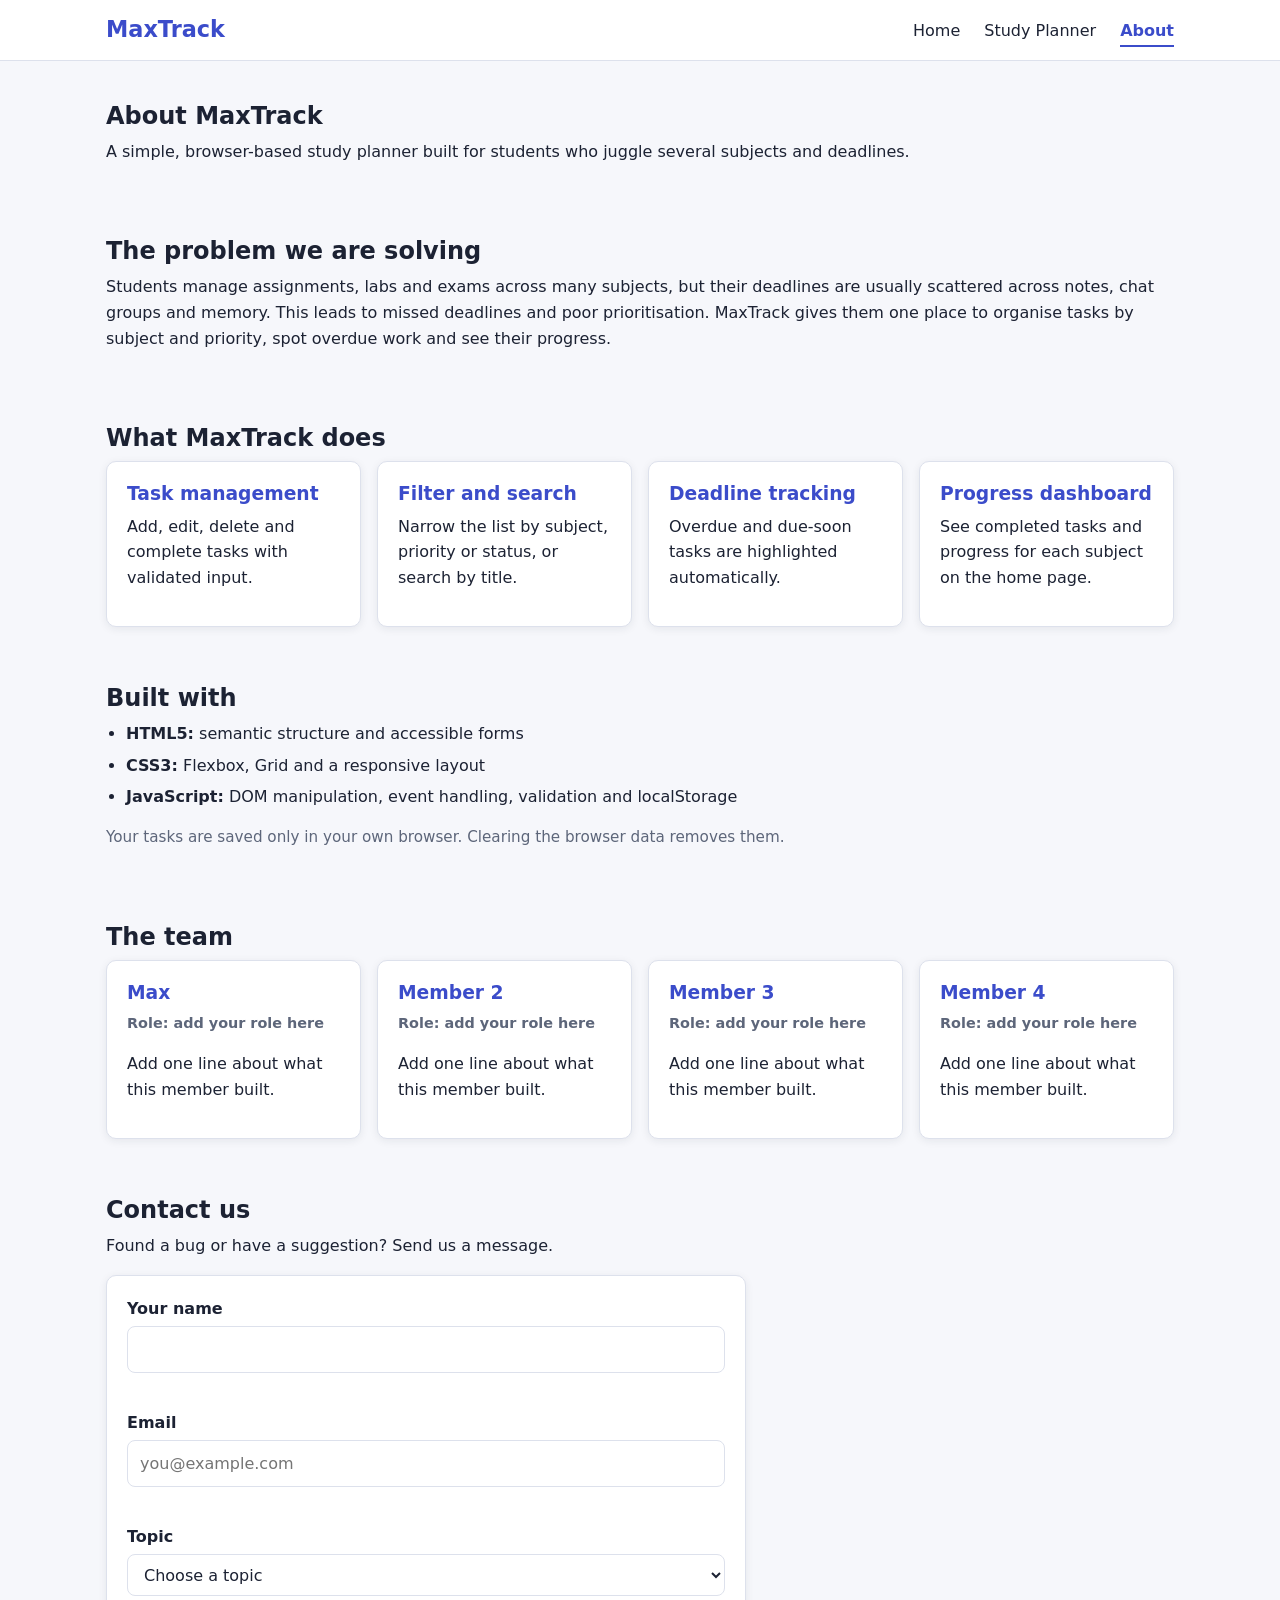
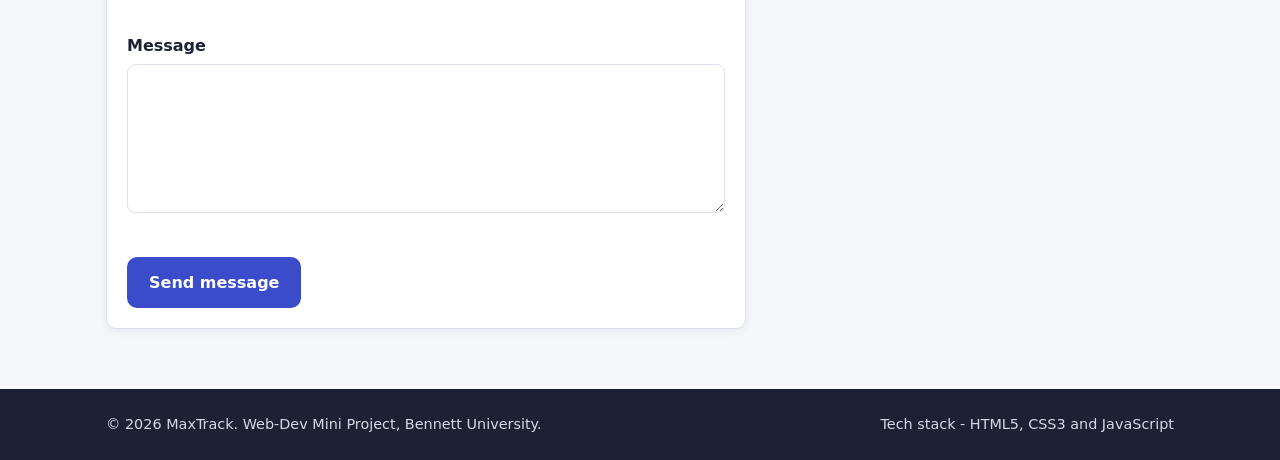
==== about.html @ c9f1d131 "Updated website" ====
<!DOCTYPE html>
<html lang="en">
    <head>
        <meta charset="UTF-8">
        <meta name="viewport" content="width=device-width, initial-scale=1">
        <meta name="description" content="About MaxTrack: the problem it solves, its features, the team behind it and a contact form.">
        <title>MaxTrack | About</title>
        <link rel="stylesheet" href="css/style.css">
    </head>
    <body>
        <a class="skip-link" href="#main">Skip to main content</a>

        <!-- Header and Navigation -->
        <header class="site-header">
            <div class="container header-inner">
                <a class="logo" href="index.html">MaxTrack</a>

                <button class="nav-toggle" id="navToggle" aria-expanded="false" aria-controls="siteNav">
                    Menu
                </button>
                <nav id="siteNav" class="site-nav" aria-label="Main Navigation">
                    <ul>
                        <li><a href="index.html">Home</a></li>
                        <li><a href="planner.html">Study Planner</a></li>
                        <li><a href="about.html" aria-current="page">About</a></li>
                    </ul>
                </nav>
            </div>
        </header>

        <main id="main">

            <!-- Page title -->
            <section class="container section page-intro">
                <h1>About MaxTrack</h1>
                <p>A simple, browser-based study planner built for students who juggle several subjects and deadlines.</p>
            </section>

            <!-- The problem -->
            <section class="container section" aria-labelledby="problemTitle">
                <h2 id="problemTitle">The problem we are solving</h2>
                <p>Students manage assignments, labs and exams across many subjects, but their deadlines are usually scattered across notes, chat groups and memory. This leads to missed deadlines and poor prioritisation. MaxTrack gives them one place to organise tasks by subject and priority, spot overdue work and see their progress.</p>
            </section>

            <!-- Features -->
            <section class="container section" aria-labelledby="featuresTitle">
                <h2 id="featuresTitle">What MaxTrack does</h2>
                <div class="feature-grid">
                    <article class="feature-card">
                        <h3>Task management</h3>
                        <p>Add, edit, delete and complete tasks with validated input.</p>
                    </article>
                    <article class="feature-card">
                        <h3>Filter and search</h3>
                        <p>Narrow the list by subject, priority or status, or search by title.</p>
                    </article>
                    <article class="feature-card">
                        <h3>Deadline tracking</h3>
                        <p>Overdue and due-soon tasks are highlighted automatically.</p>
                    </article>
                    <article class="feature-card">
                        <h3>Progress dashboard</h3>
                        <p>See completed tasks and progress for each subject on the home page.</p>
                    </article>
                </div>
            </section>

            <!-- Technologies -->
            <section class="container section" aria-labelledby="techTitle">
                <h2 id="techTitle">Built with</h2>
                <ul class="tech-list">
                    <li><strong>HTML5:</strong> semantic structure and accessible forms</li>
                    <li><strong>CSS3:</strong> Flexbox, Grid and a responsive layout</li>
                    <li><strong>JavaScript:</strong> DOM manipulation, event handling, validation and localStorage</li>
                </ul>
                <p class="note">Your tasks are saved only in your own browser. Clearing the browser data removes them.</p>
            </section>

            <!-- Team -->
            <section class="container section" aria-labelledby="teamTitle">
                <h2 id="teamTitle">The team</h2>
                <div class="team-grid">
                    <article class="team-card">
                        <h3>Max</h3>
                        <p class="team-role">Role: add your role here</p>
                        <p>Add one line about what this member built.</p>
                    </article>
                    <article class="team-card">
                        <h3>Member 2</h3>
                        <p class="team-role">Role: add your role here</p>
                        <p>Add one line about what this member built.</p>
                    </article>
                    <article class="team-card">
                        <h3>Member 3</h3>
                        <p class="team-role">Role: add your role here</p>
                        <p>Add one line about what this member built.</p>
                    </article>
                    <article class="team-card">
                        <h3>Member 4</h3>
                        <p class="team-role">Role: add your role here</p>
                        <p>Add one line about what this member built.</p>
                    </article>
                </div>
            </section>

            <!-- Contact Form -->
            <section class="container section" aria-labelledby="contactTitle">
                <h2 id="contactTitle">Contact us</h2>
                <p>Found a bug or have a suggestion? Send us a message.</p>

                <form id="contactForm" class="task-form" novalidate>
                    <div class="form-group">
                        <label for="contactName">Your name</label>
                        <input type="text" id="contactName" name="contactName" required minlength="2" maxlength="50" autocomplete="name">
                        <span class="error" id="contactNameError" aria-live="polite"></span>
                    </div>

                    <div class="form-group">
                        <label for="contactEmail">Email</label>
                        <input type="email" id="contactEmail" name="contactEmail" required autocomplete="email" placeholder="you@example.com">
                        <span class="error" id="contactEmailError" aria-live="polite"></span>
                    </div>

                    <div class="form-group">
                        <label for="contactTopic">Topic</label>
                        <select id="contactTopic" name="contactTopic" required>
                            <option value="">Choose a topic</option>
                            <option value="bug">Report a bug</option>
                            <option value="feature">Suggest a feature</option>
                            <option value="other">Other</option>
                        </select>
                        <span class="error" id="contactTopicError" aria-live="polite"></span>
                    </div>

                    <div class="form-group">
                        <label for="contactMessage">Message</label>
                        <textarea id="contactMessage" name="contactMessage" rows="5" required minlength="10" maxlength="500"></textarea>
                        <span class="error" id="contactMessageError" aria-live="polite"></span>
                    </div>

                    <div class="form-actions">
                        <button type="submit" class="btn btn-primary">Send message</button>
                    </div>

                    <p id="contactSuccess" class="success-message" role="status" hidden>Thank you! Your message has been recorded.</p>
                </form>
            </section>

        </main>

        <!-- Footer -->
        <footer class="site-footer">
            <div class="container footer-inner">
                <p>&copy; 2026 MaxTrack. Web-Dev Mini Project, Bennett University.</p>
                <p>Tech stack - HTML5, CSS3 and JavaScript</p>
            </div>
        </footer>

        <script src="js/nav.js"></script>
        <script src="js/validate.js"></script>

    </body>
</html>
---- css/style.css ----
/* ==========================================================
   MaxTrack - style.css
   Sections: 1 Variables | 2 Reset | 3 Layout | 4 Header/Nav
   5 Hero + Buttons | 6 Dashboard | 7 Forms | 8 Task list
   9 Cards (about) | 10 Footer | 11 Responsive
   ========================================================== */

/* ---------- 1. VARIABLES (change colours here only) ---------- */
:root {
  --bg: #f6f7fb;
  --surface: #ffffff;
  --text: #1c2233;
  --muted: #5d667a;
  --primary: #3b4cca;
  --primary-dark: #2c3aa3;
  --border: #dde1ec;
  --danger: #c62828;
  --warning: #b26a00;
  --success: #2e7d32;
  --radius: 10px;
  --shadow: 0 2px 8px rgba(28, 34, 51, 0.08);
}

/* ---------- 2. RESET ---------- */
*,
*::before,
*::after {
  box-sizing: border-box;
}

body {
  margin: 0;
  font-family: "Segoe UI", system-ui, -apple-system, Arial, sans-serif;
  line-height: 1.6;
  color: var(--text);
  background: var(--bg);
}

h1, h2, h3 {
  line-height: 1.25;
  margin: 0 0 0.5rem;
}

p { margin: 0 0 1rem; }

a { color: var(--primary); }

ul, ol { margin: 0; padding-left: 1.25rem; }

img { max-width: 100%; height: auto; }

/* Keyboard focus must always be visible */
:focus-visible {
  outline: 3px solid var(--primary);
  outline-offset: 2px;
}

/* ---------- 3. LAYOUT HELPERS ---------- */
.container {
  max-width: 1100px;
  margin: 0 auto;
  padding: 0 1rem;
}

.section { padding-block: 1.75rem; }

.page-intro { padding-top: 2.5rem; }

.empty-message { color: var(--muted); }

.note {
  color: var(--muted);
  font-size: 0.95rem;
}

/* Skip link: hidden until it receives keyboard focus */
.skip-link {
  position: absolute;
  top: -100px;
  left: 1rem;
  background: var(--primary);
  color: #fff;
  padding: 0.5rem 1rem;
  border-radius: 0 0 var(--radius) var(--radius);
  z-index: 100;
}
.skip-link:focus { top: 0; }

/* ---------- 4. HEADER + NAVIGATION ---------- */
.site-header {
  background: var(--surface);
  border-bottom: 1px solid var(--border);
  position: sticky;
  top: 0;
  z-index: 50;
}

.header-inner {
  display: flex;
  justify-content: space-between;
  align-items: center;
  padding-block: 0.75rem;
}

.logo {
  font-size: 1.4rem;
  font-weight: 800;
  text-decoration: none;
  color: var(--primary);
}

.site-nav ul {
  display: flex;
  gap: 1.5rem;
  list-style: none;
  margin: 0;
  padding: 0;
}

.site-nav a {
  text-decoration: none;
  color: var(--text);
  padding: 0.35rem 0;
  border-bottom: 2px solid transparent;
}

.site-nav a:hover { color: var(--primary); }

/* Highlights the current page (uses the aria-current attribute) */
.site-nav a[aria-current="page"] {
  font-weight: 700;
  color: var(--primary);
  border-bottom-color: var(--primary);
}

/* Menu button: hidden on desktop, shown on phones (see section 11) */
.nav-toggle {
  display: none;
  background: var(--primary);
  color: #fff;
  border: 0;
  border-radius: var(--radius);
  padding: 0.5rem 1rem;
  font: inherit;
  cursor: pointer;
}

/* ---------- 5. HERO + BUTTONS ---------- */
.hero {
  background: linear-gradient(135deg, var(--primary), var(--primary-dark));
  color: #fff;
  padding-block: 3.5rem;
}

.hero-inner { max-width: 760px; }

.hero h1 { font-size: clamp(1.8rem, 5vw, 2.8rem); }

.hero p { font-size: 1.1rem; opacity: 0.95; }

.hero-actions {
  display: flex;
  flex-wrap: wrap;
  gap: 0.75rem;
  margin-top: 1.5rem;
}

.btn {
  display: inline-block;
  padding: 0.65rem 1.25rem;
  border-radius: var(--radius);
  border: 2px solid transparent;
  font: inherit;
  font-weight: 600;
  text-decoration: none;
  cursor: pointer;
  transition: background 0.2s, color 0.2s;
}

.btn-primary {
  background: var(--primary);
  color: #fff;
}
.btn-primary:hover { background: var(--primary-dark); }

.btn-secondary {
  background: transparent;
  color: var(--primary);
  border-color: var(--primary);
}
.btn-secondary:hover {
  background: var(--primary);
  color: #fff;
}

/* Buttons sitting on the blue hero need their own colours */
.hero .btn-primary {
  background: #fff;
  color: var(--primary);
}
.hero .btn-primary:hover { background: #e8eaff; }

.hero .btn-secondary {
  color: #fff;
  border-color: #fff;
}
.hero .btn-secondary:hover {
  background: #fff;
  color: var(--primary);
}

.btn[disabled],
.btn:disabled { opacity: 0.5; cursor: not-allowed; }

/* ---------- 6. DASHBOARD ---------- */
.stats-grid {
  display: grid;
  grid-template-columns: repeat(auto-fit, minmax(190px, 1fr));
  gap: 1rem;
}

.stat-card {
  background: var(--surface);
  border: 1px solid var(--border);
  border-radius: var(--radius);
  padding: 1.25rem;
  box-shadow: var(--shadow);
}

.stat-card h3 {
  font-size: 0.95rem;
  color: var(--muted);
  font-weight: 600;
}

.stat-number {
  font-size: 2.4rem;
  font-weight: 800;
  margin: 0;
  color: var(--primary);
}

/* Overdue card turns red when JS adds .has-overdue */
.stat-card.has-overdue .stat-number { color: var(--danger); }

/* Progress bars (JS creates .progress-row elements) */
.progress-list {
  display: flex;
  flex-direction: column;
  gap: 1rem;
}

.progress-row {
  background: var(--surface);
  border: 1px solid var(--border);
  border-radius: var(--radius);
  padding: 1rem;
}

.progress-head {
  display: flex;
  justify-content: space-between;
  margin-bottom: 0.5rem;
  font-weight: 600;
}

.progress-track {
  height: 12px;
  background: var(--border);
  border-radius: 999px;
  overflow: hidden;
}

.progress-fill {
  height: 100%;
  width: 0;
  background: var(--success);
  border-radius: 999px;
  transition: width 0.4s ease;
}

/* Upcoming deadlines */
.upcoming-list {
  list-style: none;
  padding: 0;
  display: flex;
  flex-direction: column;
  gap: 0.6rem;
}

.upcoming-list li {
  background: var(--surface);
  border: 1px solid var(--border);
  border-left: 4px solid var(--primary);
  border-radius: var(--radius);
  padding: 0.75rem 1rem;
}

.upcoming-list li.empty-message { border-left-color: var(--border); }

/* How it works */
.steps {
  background: var(--surface);
  border: 1px solid var(--border);
  border-radius: var(--radius);
  padding: 1.25rem 1.25rem 1.25rem 2.5rem;
}
.steps li + li { margin-top: 0.5rem; }

/* ---------- 7. FORMS ---------- */
.task-form,
.filter-form {
  background: var(--surface);
  border: 1px solid var(--border);
  border-radius: var(--radius);
  padding: 1.25rem;
  box-shadow: var(--shadow);
}

.task-form { max-width: 640px; }

.form-group { margin-bottom: 1rem; }

label,
legend {
  display: block;
  font-weight: 600;
  margin-bottom: 0.3rem;
}

input[type="text"],
input[type="email"],
input[type="date"],
input[type="search"],
select,
textarea {
  width: 100%;
  padding: 0.6rem 0.75rem;
  font: inherit;
  color: var(--text);
  background: #fff;
  border: 1px solid var(--border);
  border-radius: 8px;
}

textarea { resize: vertical; }

input:focus,
select:focus,
textarea:focus { border-color: var(--primary); }

fieldset {
  border: 1px solid var(--border);
  border-radius: 8px;
  padding: 0.75rem 1rem;
  margin: 0 0 1rem;
}

.radio-row {
  display: flex;
  flex-wrap: wrap;
  gap: 1.25rem;
}

.radio-row label {
  display: flex;
  align-items: center;
  gap: 0.4rem;
  font-weight: 400;
  margin: 0;
}

/* Validation messages (written by validate.js) */
.error {
  display: block;
  min-height: 1.2em;
  margin-top: 0.25rem;
  font-size: 0.875rem;
  color: var(--danger);
}

/* JS adds .invalid to a bad field and .valid to a good one */
input.invalid,
select.invalid,
textarea.invalid { border-color: var(--danger); }

input.valid,
select.valid,
textarea.valid { border-color: var(--success); }

.form-actions {
  display: flex;
  flex-wrap: wrap;
  gap: 0.75rem;
}

.success-message {
  margin: 1rem 0 0;
  padding: 0.75rem 1rem;
  color: var(--success);
  background: #e8f5e9;
  border-radius: 8px;
}

/* Filter bar: fields sit side by side and wrap on small screens */
.filter-form {
  display: flex;
  flex-wrap: wrap;
  gap: 1rem;
  align-items: flex-end;
}

.filter-form .form-group {
  flex: 1 1 180px;
  margin-bottom: 0;
}

/* ---------- 8. TASK LIST (items are created by planner.js) ---------- */
.task-count {
  color: var(--muted);
  margin-bottom: 0.75rem;
}

.task-list {
  list-style: none;
  padding: 0;
  display: flex;
  flex-direction: column;
  gap: 0.75rem;
}

.task-item {
  display: flex;
  justify-content: space-between;
  align-items: flex-start;
  gap: 1rem;
  background: var(--surface);
  border: 1px solid var(--border);
  border-left: 5px solid var(--border);
  border-radius: var(--radius);
  padding: 1rem;
  box-shadow: var(--shadow);
}

.task-item.priority-high   { border-left-color: var(--danger); }
.task-item.priority-medium { border-left-color: var(--warning); }
.task-item.priority-low    { border-left-color: var(--success); }

.task-item.done .task-title {
  text-decoration: line-through;
  color: var(--muted);
}

.task-item.overdue { background: #fff5f5; }

.task-main { flex: 1; min-width: 0; }

.task-title {
  font-size: 1.05rem;
  font-weight: 700;
  margin-bottom: 0.25rem;
  overflow-wrap: anywhere;
}

.task-meta {
  display: flex;
  flex-wrap: wrap;
  gap: 0.5rem 1rem;
  font-size: 0.9rem;
  color: var(--muted);
}

.badge {
  display: inline-block;
  padding: 0.1rem 0.6rem;
  border-radius: 999px;
  font-size: 0.8rem;
  font-weight: 700;
  background: var(--border);
  color: var(--text);
}
.badge-high    { background: #fde8e8; color: var(--danger); }
.badge-medium  { background: #fff3e0; color: var(--warning); }
.badge-low     { background: #e8f5e9; color: var(--success); }
.badge-overdue { background: var(--danger); color: #fff; }

.task-notes {
  margin: 0.5rem 0 0;
  font-size: 0.95rem;
  overflow-wrap: anywhere;
}

.task-actions {
  display: flex;
  flex-wrap: wrap;
  gap: 0.5rem;
}

.task-actions button {
  padding: 0.35rem 0.75rem;
  font: inherit;
  font-size: 0.875rem;
  background: var(--surface);
  color: var(--primary);
  border: 1px solid var(--primary);
  border-radius: 8px;
  cursor: pointer;
}
.task-actions button:hover { background: var(--primary); color: #fff; }

.task-actions .delete-btn {
  color: var(--danger);
  border-color: var(--danger);
}
.task-actions .delete-btn:hover { background: var(--danger); color: #fff; }

/* ---------- 9. ABOUT PAGE CARDS ---------- */
.feature-grid,
.team-grid {
  display: grid;
  grid-template-columns: repeat(auto-fit, minmax(220px, 1fr));
  gap: 1rem;
}

.feature-card,
.team-card {
  background: var(--surface);
  border: 1px solid var(--border);
  border-radius: var(--radius);
  padding: 1.25rem;
  box-shadow: var(--shadow);
}

.feature-card h3,
.team-card h3 { color: var(--primary); }

.team-role {
  color: var(--muted);
  font-size: 0.9rem;
  font-weight: 600;
}

.tech-list { margin-bottom: 1rem; }
.tech-list li + li { margin-top: 0.35rem; }

/* ---------- 10. FOOTER ---------- */
.site-footer {
  margin-top: 2rem;
  background: var(--text);
  color: #d5d9e6;
  padding-block: 1.5rem;
  font-size: 0.9rem;
}

.footer-inner {
  display: flex;
  justify-content: space-between;
  flex-wrap: wrap;
  gap: 0.5rem 1rem;
}

.footer-inner p { margin: 0; }

/* ---------- 11. RESPONSIVE ---------- */

/* Tablets and phones */
@media (max-width: 700px) {
  .header-inner { flex-wrap: wrap; }

  .nav-toggle { display: block; }

  /* Menu is hidden until nav.js adds the .open class */
  .site-nav {
    display: none;
    width: 100%;
    margin-top: 0.75rem;
  }
  .site-nav.open { display: block; }

  .site-nav ul {
    flex-direction: column;
    gap: 0;
  }

  .site-nav li a {
    display: block;
    padding: 0.75rem 0;
    border-bottom: 1px solid var(--border);
  }

  .hero { padding-block: 2.5rem; }

  .task-item { flex-direction: column; }

  .footer-inner { flex-direction: column; }
}

/* Very small phones */
@media (max-width: 400px) {
  .stat-number { font-size: 2rem; }
  .btn { width: 100%; text-align: center; }
}

/* Respect users who prefer less motion */
@media (prefers-reduced-motion: reduce) {
  * {
    transition: none !important;
    animation: none !important;
  }
}
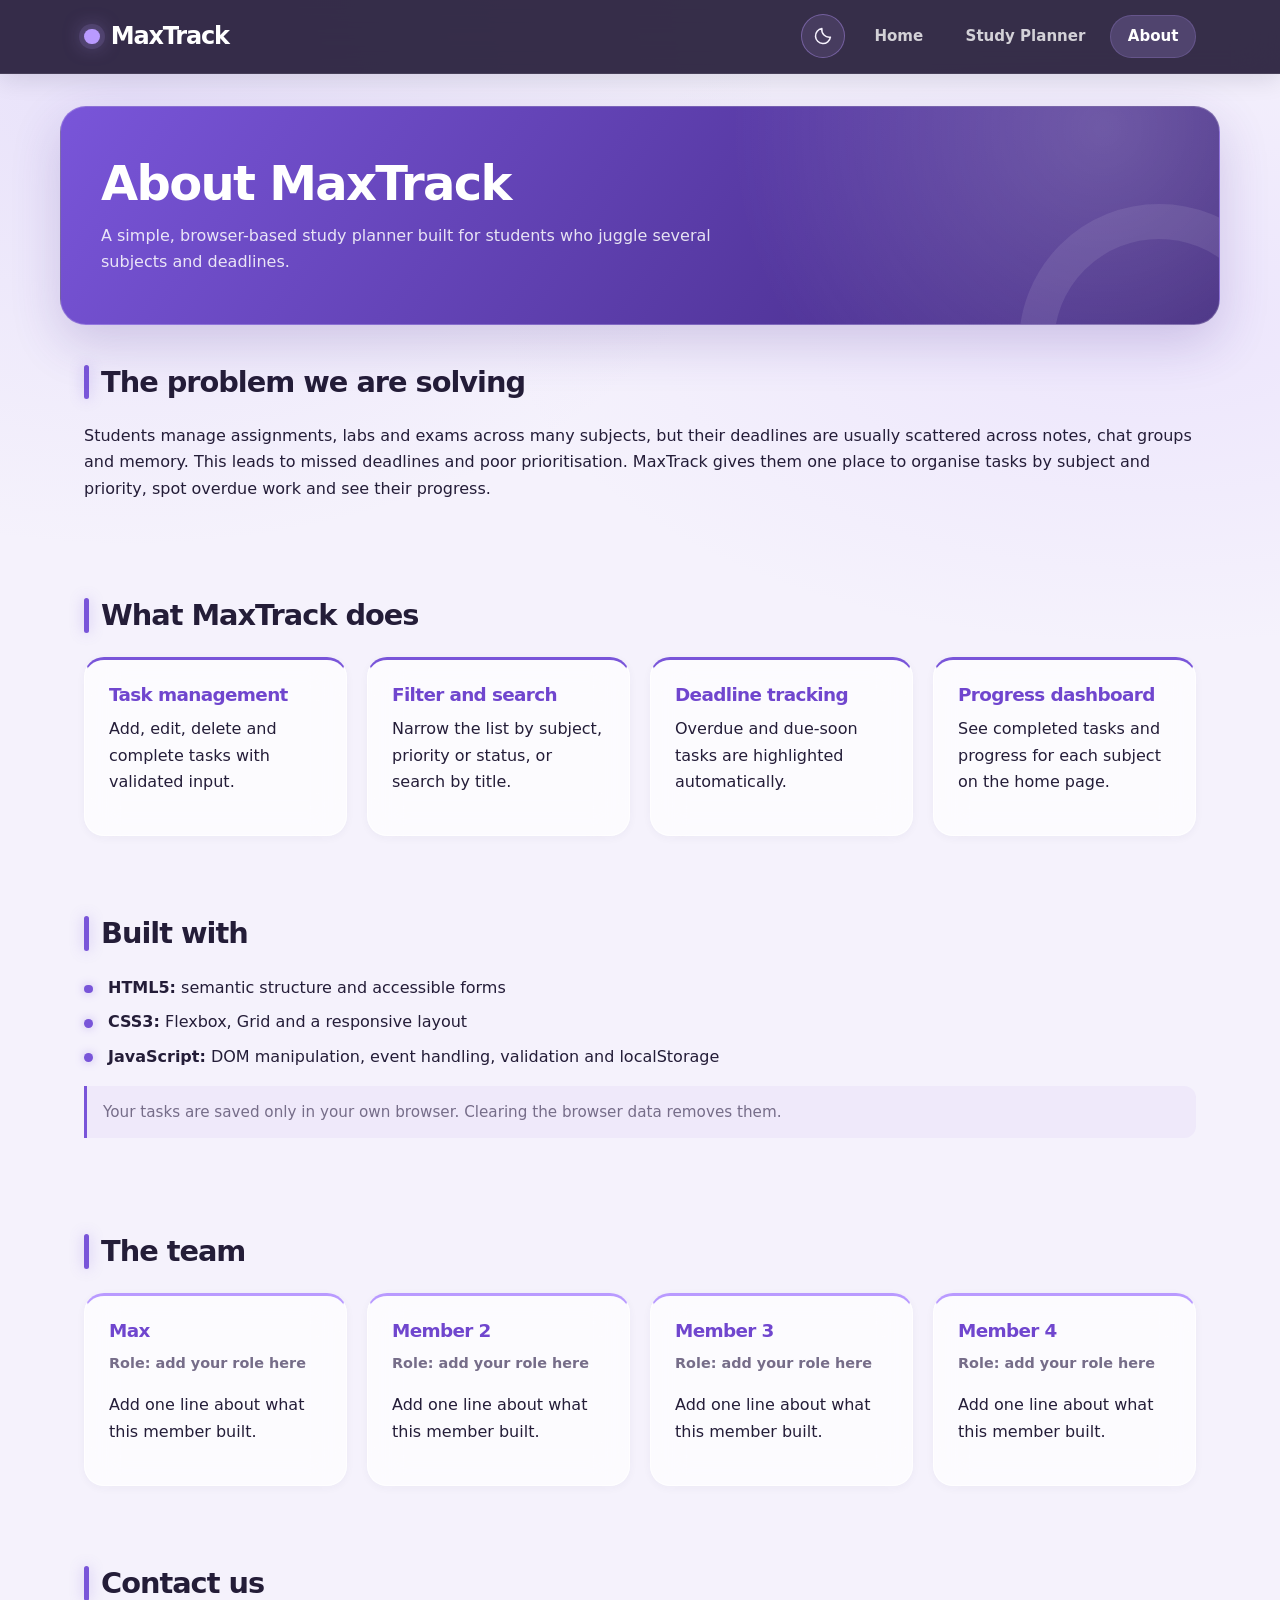
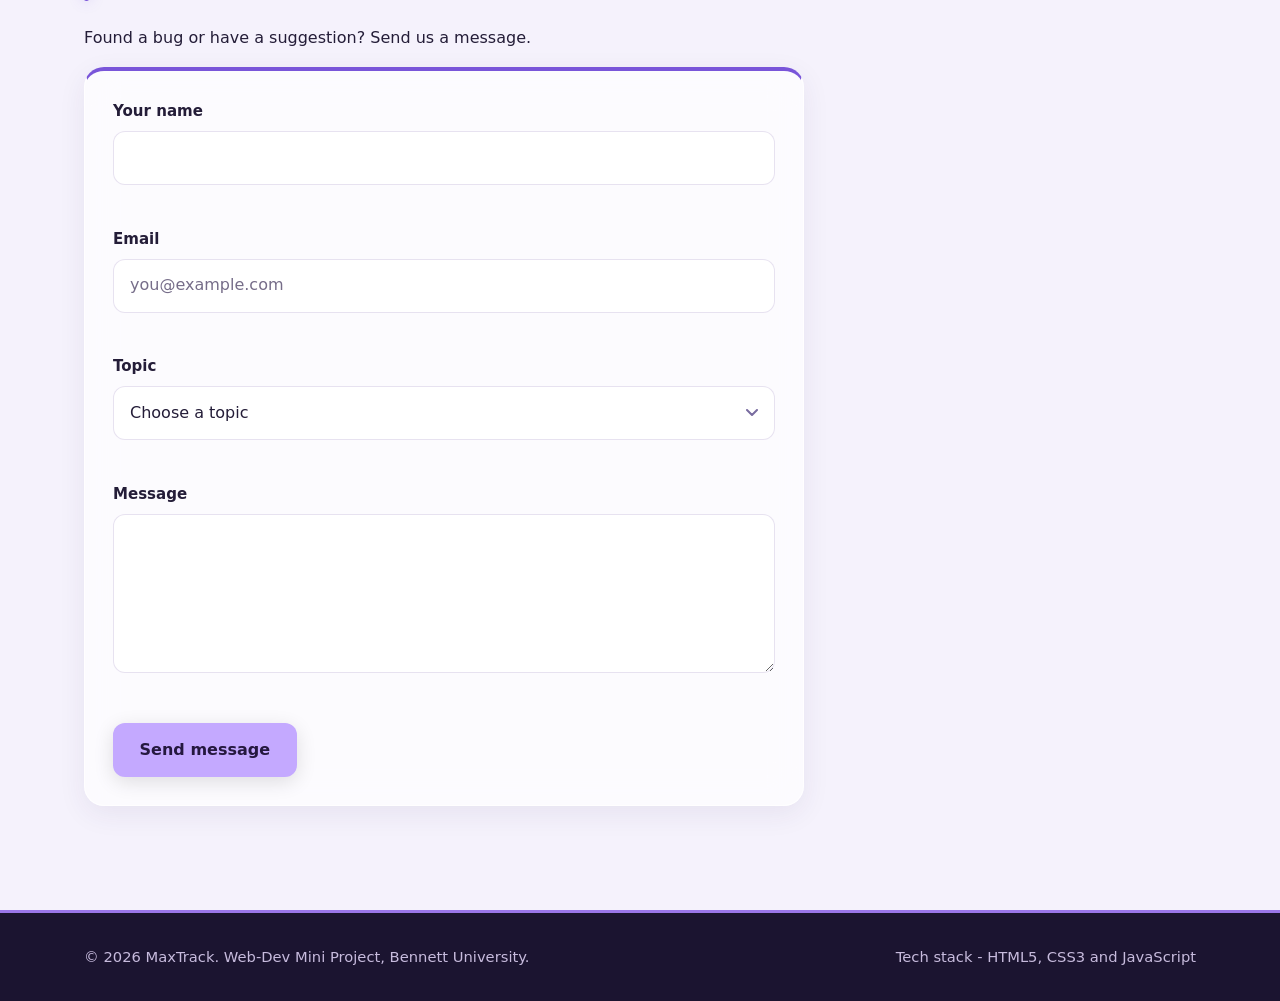
==== commit 7f31c75d: "Updated webpage layout, added light/dark theme switcher, added audio for focus" ====
--- a/about.html
+++ b/about.html
@@ -5,16 +5,25 @@
         <meta name="viewport" content="width=device-width, initial-scale=1">
         <meta name="description" content="About MaxTrack: the problem it solves, its features, the team behind it and a contact form.">
         <title>MaxTrack | About</title>
+        <script src="js/theme.js"></script>
         <link rel="stylesheet" href="css/style.css">
     </head>
     <body>
         <a class="skip-link" href="#main">Skip to main content</a>
 
-        <!-- Header and Navigation -->
         <header class="site-header">
             <div class="container header-inner">
                 <a class="logo" href="index.html">MaxTrack</a>
 
+                <button class="theme-toggle" id="themeToggle" type="button" aria-label="Switch theme" hidden>
+                    <svg class="theme-moon" width="20" height="20" viewBox="0 0 24 24" fill="none" stroke="currentColor" stroke-width="1.8" stroke-linecap="round" stroke-linejoin="round" aria-hidden="true" focusable="false">
+                        <path d="M20.9 13.35A9 9 0 0 1 10.65 3.1 9 9 0 1 0 20.9 13.35Z"/>
+                    </svg>
+                    <svg class="theme-sun" width="20" height="20" viewBox="0 0 24 24" fill="none" stroke="currentColor" stroke-width="1.8" stroke-linecap="round" aria-hidden="true" focusable="false">
+                        <circle cx="12" cy="12" r="4"/>
+                        <path d="M12 2v2m0 16v2M2 12h2m16 0h2M4.93 4.93l1.42 1.42m11.3 11.3 1.42 1.42m0-14.14-1.42 1.42m-11.3 11.3-1.42 1.42"/>
+                    </svg>
+                </button>
                 <button class="nav-toggle" id="navToggle" aria-expanded="false" aria-controls="siteNav">
                     Menu
                 </button>
@@ -30,19 +39,16 @@
 
         <main id="main">
 
-            <!-- Page title -->
             <section class="container section page-intro">
                 <h1>About MaxTrack</h1>
                 <p>A simple, browser-based study planner built for students who juggle several subjects and deadlines.</p>
             </section>
 
-            <!-- The problem -->
             <section class="container section" aria-labelledby="problemTitle">
                 <h2 id="problemTitle">The problem we are solving</h2>
                 <p>Students manage assignments, labs and exams across many subjects, but their deadlines are usually scattered across notes, chat groups and memory. This leads to missed deadlines and poor prioritisation. MaxTrack gives them one place to organise tasks by subject and priority, spot overdue work and see their progress.</p>
             </section>
 
-            <!-- Features -->
             <section class="container section" aria-labelledby="featuresTitle">
                 <h2 id="featuresTitle">What MaxTrack does</h2>
                 <div class="feature-grid">
@@ -65,7 +71,6 @@
                 </div>
             </section>
 
-            <!-- Technologies -->
             <section class="container section" aria-labelledby="techTitle">
                 <h2 id="techTitle">Built with</h2>
                 <ul class="tech-list">
@@ -76,7 +81,6 @@
                 <p class="note">Your tasks are saved only in your own browser. Clearing the browser data removes them.</p>
             </section>
 
-            <!-- Team -->
             <section class="container section" aria-labelledby="teamTitle">
                 <h2 id="teamTitle">The team</h2>
                 <div class="team-grid">
@@ -103,7 +107,6 @@
                 </div>
             </section>
 
-            <!-- Contact Form -->
             <section class="container section" aria-labelledby="contactTitle">
                 <h2 id="contactTitle">Contact us</h2>
                 <p>Found a bug or have a suggestion? Send us a message.</p>
@@ -148,7 +151,6 @@
 
         </main>
 
-        <!-- Footer -->
         <footer class="site-footer">
             <div class="container footer-inner">
                 <p>&copy; 2026 MaxTrack. Web-Dev Mini Project, Bennett University.</p>
@@ -160,4 +162,4 @@
         <script src="js/validate.js"></script>
 
     </body>
-</html>+</html>
--- a/css/style.css
+++ b/css/style.css
@@ -1,249 +1,662 @@
-/* ==========================================================
-   MaxTrack - style.css
-   Sections: 1 Variables | 2 Reset | 3 Layout | 4 Header/Nav
-   5 Hero + Buttons | 6 Dashboard | 7 Forms | 8 Task list
-   9 Cards (about) | 10 Footer | 11 Responsive
-   ========================================================== */
-
-/* ---------- 1. VARIABLES (change colours here only) ---------- */
 :root {
-  --bg: #f6f7fb;
-  --surface: #ffffff;
-  --text: #1c2233;
-  --muted: #5d667a;
-  --primary: #3b4cca;
-  --primary-dark: #2c3aa3;
-  --border: #dde1ec;
-  --danger: #c62828;
-  --warning: #b26a00;
-  --success: #2e7d32;
-  --radius: 10px;
-  --shadow: 0 2px 8px rgba(28, 34, 51, 0.08);
-}
-
-/* ---------- 2. RESET ---------- */
+  color-scheme: light;
+  --ink: #21183B;
+  --ink-line: rgba(91, 69, 145, 0.22);
+  --teal: #7955D9;
+  --on-accent: #FFFFFF;
+  --on-danger: #FFFFFF;
+  --teal-dark: #5935B5;
+  --teal-mid: #AD96F1;
+  --amber: #B99AFF;
+  --amber-dark: #A17BEF;
+  --coral: #E66B88;
+  --bg: #F5F2FC;
+  --surface: rgba(255, 255, 255, 0.68);
+  --surface-solid: #FFFFFF;
+  --surface-hover: rgba(255, 255, 255, 0.88);
+  --text: #241D38;
+  --muted: #766D89;
+  --border: rgba(105, 79, 160, 0.16);
+  --link: #7046CE;
+  --on-ink: #F7F3FF;
+  --on-ink-muted: #C7BBDD;
+  --danger: #B92C47;
+  --warning: #86530B;
+  --success: #196C47;
+  --glass-blur: 18px;
+  --radius: 20px;
+  --radius-sm: 12px;
+  --shadow-sm:
+    0 2px 8px rgba(54, 35, 95, 0.045);
+  --shadow:
+    0 8px 28px rgba(54, 35, 95, 0.075);
+  --shadow-lg:
+    0 16px 45px rgba(54, 35, 95, 0.13);
+  --glass-border:
+    1px solid rgba(255, 255, 255, 0.75);
+  --gradient:
+    linear-gradient(135deg, #7955D9, #5935B5);
+  --ambient:
+    radial-gradient(
+      ellipse at 10% 10%,
+      rgba(173, 150, 241, 0.18),
+      transparent 40%
+    ),
+    radial-gradient(
+      ellipse at 90% 35%,
+      rgba(185, 154, 255, 0.15),
+      transparent 40%
+    );
+}
+
+@media (prefers-color-scheme: dark) {
+  :root:not([data-theme="light"]) {
+    color-scheme: dark;
+    --ink: #110D1E;
+    --ink-line: rgba(185, 154, 255, 0.16);
+    --teal: #A78BFA;
+    --on-accent: #21183B;
+    --on-danger: #211019;
+    --teal-dark: #8056DC;
+    --teal-mid: #C3AEFF;
+    --amber: #C2A6FF;
+    --amber-dark: #A88AF0;
+    --coral: #F17D96;
+    --bg: #100D19;
+    --surface: rgba(35, 27, 53, 0.68);
+    --surface-solid: #241C35;
+    --surface-hover: rgba(51, 39, 76, 0.88);
+    --text: #F0EAFB;
+    --muted: #B2A6C8;
+    --border: rgba(192, 169, 255, 0.15);
+    --link: #C0A5FF;
+    --on-ink: #F6F1FF;
+    --on-ink-muted: #B8AACD;
+    --danger: #FF8298;
+    --warning: #E8B45C;
+    --success: #70D6A2;
+    --glass-border:
+      1px solid rgba(255, 255, 255, 0.09);
+    --shadow-sm:
+      0 2px 10px rgba(0, 0, 0, 0.14);
+    --shadow:
+      0 8px 28px rgba(0, 0, 0, 0.22);
+    --shadow-lg:
+      0 16px 45px rgba(0, 0, 0, 0.32);
+    --ambient:
+      radial-gradient(
+        ellipse at 10% 10%,
+        rgba(123, 78, 203, 0.15),
+        transparent 40%
+      ),
+      radial-gradient(
+        ellipse at 90% 35%,
+        rgba(87, 57, 155, 0.13),
+        transparent 40%
+      );
+  }
+}
+
+:root[data-theme="light"] {
+  color-scheme: light;
+}
+
+:root[data-theme="dark"] {
+  color-scheme: dark;
+  --ink: #110D1E;
+  --ink-line: rgba(185, 154, 255, 0.16);
+  --teal: #A78BFA;
+  --on-accent: #21183B;
+  --on-danger: #211019;
+  --teal-dark: #8056DC;
+  --teal-mid: #C3AEFF;
+  --amber: #C2A6FF;
+  --amber-dark: #A88AF0;
+  --coral: #F17D96;
+  --bg: #100D19;
+  --surface: rgba(35, 27, 53, 0.68);
+  --surface-solid: #241C35;
+  --surface-hover: rgba(51, 39, 76, 0.88);
+  --text: #F0EAFB;
+  --muted: #B2A6C8;
+  --border: rgba(192, 169, 255, 0.15);
+  --link: #C0A5FF;
+  --on-ink: #F6F1FF;
+  --on-ink-muted: #B8AACD;
+  --danger: #FF8298;
+  --warning: #E8B45C;
+  --success: #70D6A2;
+  --glass-border:
+    1px solid rgba(255, 255, 255, 0.09);
+  --shadow-sm: 0 2px 10px rgba(0, 0, 0, 0.14);
+  --shadow: 0 8px 28px rgba(0, 0, 0, 0.22);
+  --shadow-lg: 0 16px 45px rgba(0, 0, 0, 0.32);
+  --ambient:
+    radial-gradient(
+      ellipse at 10% 10%,
+      rgba(123, 78, 203, 0.15),
+      transparent 40%
+    ),
+    radial-gradient(
+      ellipse at 90% 35%,
+      rgba(87, 57, 155, 0.13),
+      transparent 40%
+    );
+}
+
 *,
 *::before,
 *::after {
   box-sizing: border-box;
 }
 
+html {
+  scroll-behavior: smooth;
+  scroll-padding-top: 6rem;
+}
+
 body {
   margin: 0;
-  font-family: "Segoe UI", system-ui, -apple-system, Arial, sans-serif;
-  line-height: 1.6;
+  min-height: 100vh;
+  font-family:
+    "Inter",
+    "Segoe UI",
+    system-ui,
+    -apple-system,
+    Roboto,
+    Arial,
+    sans-serif;
+  line-height: 1.65;
   color: var(--text);
-  background: var(--bg);
-}
-
-h1, h2, h3 {
-  line-height: 1.25;
-  margin: 0 0 0.5rem;
-}
-
-p { margin: 0 0 1rem; }
-
-a { color: var(--primary); }
-
-ul, ol { margin: 0; padding-left: 1.25rem; }
-
-img { max-width: 100%; height: auto; }
-
-/* Keyboard focus must always be visible */
+  background-color: var(--bg);
+  background-image: var(--ambient);
+  background-attachment: fixed;
+  transition:
+    background-color 0.3s ease,
+    color 0.3s ease;
+}
+
+/* Keep hidden form messages and controls out of the layout. */
+[hidden] {
+  display: none !important;
+}
+
+h1,
+h2,
+h3 {
+  line-height: 1.2;
+  margin: 0 0 0.65rem;
+  letter-spacing: -0.035em;
+}
+
+p {
+  margin: 0 0 1rem;
+}
+
+a {
+  color: var(--link);
+  text-underline-offset: 4px;
+}
+
+ul,
+ol {
+  margin: 0;
+  padding-left: 1.25rem;
+}
+
+img {
+  max-width: 100%;
+  height: auto;
+}
+
+::selection {
+  background: var(--teal);
+  color: var(--on-accent);
+}
+
 :focus-visible {
-  outline: 3px solid var(--primary);
-  outline-offset: 2px;
-}
-
-/* ---------- 3. LAYOUT HELPERS ---------- */
+  outline: 3px solid var(--link);
+  outline-offset: 4px;
+}
+
 .container {
-  max-width: 1100px;
+  width: 100%;
+  max-width: 1160px;
   margin: 0 auto;
-  padding: 0 1rem;
-}
-
-.section { padding-block: 1.75rem; }
-
-.page-intro { padding-top: 2.5rem; }
-
-.empty-message { color: var(--muted); }
+  padding: 0 1.5rem;
+}
+
+.section {
+  padding-block: 2.5rem;
+}
+
+main h2 {
+  display: flex;
+  align-items: center;
+  gap: 0.75rem;
+  font-size: clamp(1.4rem, 3vw, 1.8rem);
+  font-weight: 750;
+  margin-bottom: 1.5rem;
+}
+
+main h2::before {
+  content: "";
+  flex: 0 0 auto;
+  width: 5px;
+  height: 1.2em;
+  border-radius: 99px;
+  background: var(--teal);
+  box-shadow: 0 0 14px rgba(121, 85, 217, 0.35);
+}
+
+.empty-message {
+  color: var(--muted);
+}
+
+.progress-list .empty-message,
+#emptyMessage {
+  padding: 2rem;
+  text-align: center;
+  background: var(--surface);
+  backdrop-filter: blur(var(--glass-blur));
+  -webkit-backdrop-filter: blur(var(--glass-blur));
+  border: 1px dashed var(--border);
+  border-radius: var(--radius);
+}
 
 .note {
   color: var(--muted);
   font-size: 0.95rem;
-}
-
-/* Skip link: hidden until it receives keyboard focus */
+  padding: 0.85rem 1rem;
+  border-left: 3px solid var(--teal);
+  background: rgba(121, 85, 217, 0.055);
+  border-radius: 0 var(--radius-sm) var(--radius-sm) 0;
+}
+
+.page-intro {
+  position: relative;
+  isolation: isolate;
+  overflow: hidden;
+  width: min(1160px, calc(100% - 3rem));
+  margin: 2rem auto 0;
+  padding: 3rem 2.5rem;
+  border-radius: 26px;
+  color: #fff;
+  background:
+    radial-gradient(
+      circle at 90% 10%,
+      rgba(255, 255, 255, 0.2),
+      transparent 35%
+    ),
+    linear-gradient(125deg, #7955D9, #40277E);
+  border: 1px solid rgba(255, 255, 255, 0.2);
+  box-shadow: 0 18px 50px rgba(77, 44, 145, 0.2);
+}
+
+.page-intro::after {
+  content: "";
+  position: absolute;
+  z-index: -1;
+  width: 280px;
+  height: 280px;
+  right: -80px;
+  bottom: -160px;
+  border-radius: 50%;
+  border: 35px solid rgba(255, 255, 255, 0.09);
+}
+
+.page-intro h1 {
+  font-size: clamp(2rem, 4vw, 3rem);
+  font-weight: 800;
+  margin-bottom: 0.65rem;
+}
+
+.page-intro p {
+  margin: 0;
+  max-width: 60ch;
+  color: rgba(255, 255, 255, 0.85);
+}
+
 .skip-link {
   position: absolute;
   top: -100px;
   left: 1rem;
-  background: var(--primary);
-  color: #fff;
-  padding: 0.5rem 1rem;
-  border-radius: 0 0 var(--radius) var(--radius);
   z-index: 100;
-}
-.skip-link:focus { top: 0; }
-
-/* ---------- 4. HEADER + NAVIGATION ---------- */
+  background: var(--teal);
+  color: var(--on-accent);
+  padding: 0.65rem 1.2rem;
+  border-radius: 0 0 var(--radius-sm) var(--radius-sm);
+  font-weight: 700;
+}
+
+.skip-link:focus {
+  top: 0;
+}
+
+.site-header :focus-visible,
+.site-footer :focus-visible {
+  outline-color: var(--amber);
+}
+
 .site-header {
-  background: var(--surface);
-  border-bottom: 1px solid var(--border);
   position: sticky;
   top: 0;
   z-index: 50;
+  background: rgba(28, 19, 48, 0.88);
+  border-bottom: 1px solid rgba(255, 255, 255, 0.09);
+  backdrop-filter: blur(20px);
+  -webkit-backdrop-filter: blur(20px);
+  box-shadow: 0 5px 25px rgba(20, 10, 40, 0.12);
 }
 
 .header-inner {
   display: flex;
   justify-content: space-between;
   align-items: center;
-  padding-block: 0.75rem;
+  gap: 0.75rem;
+  padding-block: 0.9rem;
 }
 
 .logo {
-  font-size: 1.4rem;
-  font-weight: 800;
+  display: inline-flex;
+  align-items: center;
+  gap: 0.7rem;
+  font-size: 1.5rem;
+  font-weight: 850;
+  letter-spacing: -0.05em;
   text-decoration: none;
-  color: var(--primary);
+  color: #fff;
+  margin-right: auto;
+}
+
+.logo::before {
+  content: "";
+  width: 0.65em;
+  height: 0.65em;
+  border-radius: 50%;
+  background: #B99AFF;
+  box-shadow:
+    0 0 0 5px rgba(185, 154, 255, 0.13),
+    0 0 20px rgba(185, 154, 255, 0.55);
 }
 
 .site-nav ul {
   display: flex;
-  gap: 1.5rem;
+  align-items: center;
+  gap: 0.45rem;
   list-style: none;
   margin: 0;
   padding: 0;
 }
 
 .site-nav a {
+  display: inline-block;
+  padding: 0.55rem 1.1rem;
+  border-radius: 999px;
   text-decoration: none;
-  color: var(--text);
-  padding: 0.35rem 0;
-  border-bottom: 2px solid transparent;
-}
-
-.site-nav a:hover { color: var(--primary); }
-
-/* Highlights the current page (uses the aria-current attribute) */
+  color: rgba(255, 255, 255, 0.78);
+  font-size: 0.94rem;
+  font-weight: 550;
+  transition:
+    background 0.2s ease,
+    color 0.2s ease,
+    transform 0.2s ease;
+}
+
+.site-nav a:hover {
+  color: #fff;
+  background: rgba(255, 255, 255, 0.1);
+}
+
 .site-nav a[aria-current="page"] {
-  font-weight: 700;
-  color: var(--primary);
-  border-bottom-color: var(--primary);
-}
-
-/* Menu button: hidden on desktop, shown on phones (see section 11) */
+  color: #fff;
+  font-weight: 750;
+  background: rgba(185, 154, 255, 0.2);
+  box-shadow: inset 0 0 0 1px rgba(185, 154, 255, 0.2);
+}
+
+.theme-toggle {
+  display: inline-grid;
+  place-items: center;
+  flex: 0 0 44px;
+  width: 44px;
+  height: 44px;
+  padding: 0;
+  color: #F7F3FF;
+  background: rgba(185, 154, 255, 0.12);
+  border: 1px solid rgba(185, 154, 255, 0.4);
+  border-radius: 50%;
+  cursor: pointer;
+  transition: background 0.2s ease, color 0.2s ease;
+}
+
+.theme-toggle:hover {
+  background: rgba(185, 154, 255, 0.28);
+}
+
+.theme-sun,
+:root[data-theme="dark"] .theme-moon {
+  display: none;
+}
+
+:root[data-theme="dark"] .theme-sun {
+  display: block;
+}
+
+.hero :focus-visible,
+.page-intro :focus-visible {
+  outline-color: #fff;
+}
+
 .nav-toggle {
   display: none;
-  background: var(--primary);
+  background: #B99AFF;
+  color: #21183B;
+  border: 0;
+  border-radius: 999px;
+  padding: 0.55rem 1.2rem;
+  font: inherit;
+  font-weight: 750;
+  cursor: pointer;
+}
+
+.hero {
+  position: relative;
+  isolation: isolate;
+  overflow: hidden;
   color: #fff;
-  border: 0;
-  border-radius: var(--radius);
-  padding: 0.5rem 1rem;
-  font: inherit;
-  cursor: pointer;
-}
-
-/* ---------- 5. HERO + BUTTONS ---------- */
-.hero {
-  background: linear-gradient(135deg, var(--primary), var(--primary-dark));
-  color: #fff;
-  padding-block: 3.5rem;
-}
-
-.hero-inner { max-width: 760px; }
-
-.hero h1 { font-size: clamp(1.8rem, 5vw, 2.8rem); }
-
-.hero p { font-size: 1.1rem; opacity: 0.95; }
+  padding-block: 6rem 6.5rem;
+  background:
+    radial-gradient(
+      circle at 85% 15%,
+      rgba(207, 180, 255, 0.28),
+      transparent 32%
+    ),
+    radial-gradient(
+      circle at 10% 90%,
+      rgba(139, 104, 225, 0.25),
+      transparent 38%
+    ),
+    linear-gradient(130deg, #7955D9, #43277E);
+}
+
+.hero::after {
+  content: "";
+  position: absolute;
+  z-index: -1;
+  right: -100px;
+  bottom: -180px;
+  width: 450px;
+  height: 450px;
+  border-radius: 50%;
+  border: 55px solid rgba(255, 255, 255, 0.07);
+  pointer-events: none;
+}
+
+.hero-inner {
+  position: relative;
+  z-index: 1;
+}
+
+.hero h1 {
+  max-width: 17ch;
+  font-size: clamp(2.5rem, 6vw, 4.3rem);
+  font-weight: 850;
+  letter-spacing: -0.055em;
+  line-height: 1.08;
+  margin-bottom: 1.3rem;
+}
+
+.hero p {
+  max-width: 56ch;
+  font-size: 1.15rem;
+  color: rgba(255, 255, 255, 0.83);
+}
 
 .hero-actions {
   display: flex;
   flex-wrap: wrap;
-  gap: 0.75rem;
-  margin-top: 1.5rem;
+  gap: 0.9rem;
+  margin-top: 2rem;
 }
 
 .btn {
   display: inline-block;
-  padding: 0.65rem 1.25rem;
-  border-radius: var(--radius);
-  border: 2px solid transparent;
+  padding: 0.8rem 1.6rem;
+  border-radius: 12px;
+  border: 1px solid transparent;
   font: inherit;
-  font-weight: 600;
+  font-weight: 750;
   text-decoration: none;
   cursor: pointer;
-  transition: background 0.2s, color 0.2s;
+  transition:
+    transform 0.2s ease,
+    background 0.2s ease,
+    color 0.2s ease,
+    box-shadow 0.2s ease;
+}
+
+.btn:hover {
+  transform: translateY(-3px);
+  box-shadow: var(--shadow);
+}
+
+.btn:active {
+  transform: translateY(0);
 }
 
 .btn-primary {
-  background: var(--primary);
-  color: #fff;
-}
-.btn-primary:hover { background: var(--primary-dark); }
+  background: #C4A9FF;
+  color: #25183F;
+  box-shadow: 0 5px 20px rgba(0, 0, 0, 0.12);
+}
+
+.btn-primary:hover {
+  background: #D4C1FF;
+}
 
 .btn-secondary {
-  background: transparent;
-  color: var(--primary);
-  border-color: var(--primary);
-}
+  background: var(--surface);
+  color: var(--link);
+  border-color: var(--border);
+}
+
 .btn-secondary:hover {
-  background: var(--primary);
-  color: #fff;
-}
-
-/* Buttons sitting on the blue hero need their own colours */
-.hero .btn-primary {
-  background: #fff;
-  color: var(--primary);
-}
-.hero .btn-primary:hover { background: #e8eaff; }
+  background: var(--surface-hover);
+}
 
 .hero .btn-secondary {
   color: #fff;
-  border-color: #fff;
-}
+  background: rgba(255, 255, 255, 0.08);
+  border-color: rgba(255, 255, 255, 0.4);
+  backdrop-filter: blur(10px);
+  -webkit-backdrop-filter: blur(10px);
+}
+
 .hero .btn-secondary:hover {
+  color: #25183F;
   background: #fff;
-  color: var(--primary);
 }
 
 .btn[disabled],
-.btn:disabled { opacity: 0.5; cursor: not-allowed; }
-
-/* ---------- 6. DASHBOARD ---------- */
+.btn:disabled {
+  opacity: 0.5;
+  cursor: not-allowed;
+  transform: none;
+}
+
 .stats-grid {
   display: grid;
-  grid-template-columns: repeat(auto-fit, minmax(190px, 1fr));
-  gap: 1rem;
+  grid-template-columns:
+    repeat(auto-fit, minmax(210px, 1fr));
+  gap: 1.25rem;
 }
 
 .stat-card {
+  position: relative;
+  overflow: hidden;
   background: var(--surface);
-  border: 1px solid var(--border);
+  border: var(--glass-border);
   border-radius: var(--radius);
-  padding: 1.25rem;
-  box-shadow: var(--shadow);
+  padding: 1.6rem;
+  backdrop-filter: blur(var(--glass-blur));
+  -webkit-backdrop-filter: blur(var(--glass-blur));
+  box-shadow: var(--shadow-sm);
+  transition:
+    transform 0.25s ease,
+    box-shadow 0.25s ease,
+    background 0.25s ease;
+}
+
+.stat-card::before {
+  content: "";
+  position: absolute;
+  left: 0;
+  top: 0;
+  width: 100%;
+  height: 4px;
+  background: var(--teal);
+}
+
+.stat-card:hover {
+  transform: translateY(-5px);
+  box-shadow: var(--shadow-lg);
+  background: var(--surface-hover);
+}
+
+.stat-card:nth-child(2)::before {
+  background: var(--teal-mid);
+}
+
+.stat-card:nth-child(3)::before {
+  background: var(--amber);
+}
+
+.stat-card:nth-child(4)::before {
+  background: var(--coral);
 }
 
 .stat-card h3 {
-  font-size: 0.95rem;
+  font-size: 0.82rem;
+  font-weight: 750;
+  text-transform: uppercase;
+  letter-spacing: 0.09em;
   color: var(--muted);
-  font-weight: 600;
 }
 
 .stat-number {
-  font-size: 2.4rem;
-  font-weight: 800;
-  margin: 0;
-  color: var(--primary);
-}
-
-/* Overdue card turns red when JS adds .has-overdue */
-.stat-card.has-overdue .stat-number { color: var(--danger); }
-
-/* Progress bars (JS creates .progress-row elements) */
+  font-size: 3.2rem;
+  font-weight: 850;
+  line-height: 1;
+  margin: 0.75rem 0 0;
+  color: var(--teal);
+  letter-spacing: -0.06em;
+}
+
+.stat-card.has-overdue .stat-number {
+  color: var(--danger);
+}
+
 .progress-list {
   display: flex;
   flex-direction: column;
@@ -252,20 +665,36 @@
 
 .progress-row {
   background: var(--surface);
-  border: 1px solid var(--border);
+  border: var(--glass-border);
   border-radius: var(--radius);
-  padding: 1rem;
+  padding: 1.25rem 1.5rem;
+  backdrop-filter: blur(var(--glass-blur));
+  -webkit-backdrop-filter: blur(var(--glass-blur));
+  box-shadow: var(--shadow-sm);
+  transition: box-shadow 0.2s ease;
+}
+
+.progress-row:hover {
+  box-shadow: var(--shadow);
 }
 
 .progress-head {
   display: flex;
   justify-content: space-between;
-  margin-bottom: 0.5rem;
-  font-weight: 600;
+  align-items: center;
+  gap: 1rem;
+  margin-bottom: 0.85rem;
+  font-weight: 750;
+}
+
+.progress-head span:last-child {
+  font-weight: 650;
+  color: var(--muted);
+  font-size: 0.9rem;
 }
 
 .progress-track {
-  height: 12px;
+  height: 11px;
   background: var(--border);
   border-radius: 999px;
   overflow: hidden;
@@ -274,58 +703,116 @@
 .progress-fill {
   height: 100%;
   width: 0;
-  background: var(--success);
+  background: linear-gradient(90deg, #8056DC, #B99AFF);
   border-radius: 999px;
-  transition: width 0.4s ease;
-}
-
-/* Upcoming deadlines */
+  transition: width 0.5s ease;
+}
+
 .upcoming-list {
   list-style: none;
   padding: 0;
   display: flex;
   flex-direction: column;
-  gap: 0.6rem;
+  gap: 0.8rem;
 }
 
 .upcoming-list li {
   background: var(--surface);
   border: 1px solid var(--border);
-  border-left: 4px solid var(--primary);
+  border-left: 4px solid var(--teal);
+  border-radius: var(--radius-sm);
+  padding: 1rem 1.3rem;
+  box-shadow: var(--shadow-sm);
+  backdrop-filter: blur(12px);
+  -webkit-backdrop-filter: blur(12px);
+  transition:
+    transform 0.2s ease,
+    box-shadow 0.2s ease;
+}
+
+.upcoming-list li:hover {
+  transform: translateX(4px);
+  box-shadow: var(--shadow);
+}
+
+.upcoming-list li.empty-message {
+  border-left-color: var(--border);
+  background: var(--surface);
+  box-shadow: none;
+}
+
+.upcoming-list li.empty-message:hover {
+  transform: none;
+}
+
+.steps {
+  list-style: none;
+  padding: 0;
+  counter-reset: step;
+  display: grid;
+  gap: 1rem;
+}
+
+.steps li {
+  counter-increment: step;
+  position: relative;
+  min-height: 4rem;
+  background: var(--surface);
+  border: var(--glass-border);
   border-radius: var(--radius);
-  padding: 0.75rem 1rem;
-}
-
-.upcoming-list li.empty-message { border-left-color: var(--border); }
-
-/* How it works */
-.steps {
-  background: var(--surface);
-  border: 1px solid var(--border);
-  border-radius: var(--radius);
-  padding: 1.25rem 1.25rem 1.25rem 2.5rem;
-}
-.steps li + li { margin-top: 0.5rem; }
-
-/* ---------- 7. FORMS ---------- */
+  padding: 1.1rem 1.3rem 1.1rem 4.5rem;
+  box-shadow: var(--shadow-sm);
+  backdrop-filter: blur(var(--glass-blur));
+  -webkit-backdrop-filter: blur(var(--glass-blur));
+}
+
+.steps li::before {
+  content: counter(step);
+  position: absolute;
+  left: 1.2rem;
+  top: 50%;
+  transform: translateY(-50%);
+  width: 2.3rem;
+  height: 2.3rem;
+  display: grid;
+  place-items: center;
+  border-radius: 50%;
+  background: var(--teal);
+  color: var(--on-accent);
+  font-weight: 850;
+  box-shadow: 0 4px 12px rgba(121, 85, 217, 0.25);
+}
+
 .task-form,
 .filter-form {
   background: var(--surface);
-  border: 1px solid var(--border);
+  border: var(--glass-border);
   border-radius: var(--radius);
-  padding: 1.25rem;
+  padding: 1.75rem;
+  backdrop-filter: blur(var(--glass-blur));
+  -webkit-backdrop-filter: blur(var(--glass-blur));
   box-shadow: var(--shadow);
 }
 
-.task-form { max-width: 640px; }
-
-.form-group { margin-bottom: 1rem; }
+.task-form {
+  max-width: 720px;
+  border-top: 4px solid var(--teal);
+}
+
+.filter-form {
+  border-top: 4px solid var(--amber);
+}
+
+.form-group {
+  margin-bottom: 1.25rem;
+}
 
 label,
 legend {
   display: block;
-  font-weight: 600;
-  margin-bottom: 0.3rem;
+  font-weight: 700;
+  font-size: 0.94rem;
+  margin-bottom: 0.45rem;
 }
 
 input[type="text"],
@@ -335,74 +822,131 @@
 select,
 textarea {
   width: 100%;
-  padding: 0.6rem 0.75rem;
+  padding: 0.8rem 1rem;
   font: inherit;
   color: var(--text);
-  background: #fff;
-  border: 1px solid var(--border);
-  border-radius: 8px;
-}
-
-textarea { resize: vertical; }
+  background: var(--surface-solid);
+  border: 1.5px solid var(--border);
+  border-radius: 12px;
+  transition:
+    border-color 0.2s ease,
+    box-shadow 0.2s ease,
+    background 0.2s ease;
+}
+
+input::placeholder,
+textarea::placeholder {
+  color: var(--muted);
+  opacity: 1;
+}
+
+select {
+  appearance: none;
+  padding-right: 2.5rem;
+  background-image:
+    url("data:image/svg+xml,%3Csvg xmlns='http://www.w3.org/2000/svg' width='12' height='8' viewBox='0 0 12 8'%3E%3Cpath d='M1 1l5 5 5-5' fill='none' stroke='%23796CA0' stroke-width='2' stroke-linecap='round' stroke-linejoin='round'/%3E%3C/svg%3E");
+  background-repeat: no-repeat;
+  background-position: right 1rem center;
+}
+
+textarea {
+  resize: vertical;
+}
 
 input:focus,
 select:focus,
-textarea:focus { border-color: var(--primary); }
+textarea:focus {
+  outline: none;
+  border-color: var(--teal);
+  box-shadow:
+    0 0 0 4px rgba(121, 85, 217, 0.13);
+}
+
+input[type="radio"],
+input[type="checkbox"] {
+  accent-color: var(--teal);
+}
 
 fieldset {
   border: 1px solid var(--border);
-  border-radius: 8px;
-  padding: 0.75rem 1rem;
-  margin: 0 0 1rem;
+  border-radius: 12px;
+  padding: 0.9rem 1.1rem 1rem;
+  margin: 0 0 1.2rem;
+}
+
+legend {
+  padding: 0 0.4rem;
+  margin-bottom: 0;
 }
 
 .radio-row {
   display: flex;
   flex-wrap: wrap;
-  gap: 1.25rem;
+  gap: 0.7rem;
+  margin-top: 0.3rem;
 }
 
 .radio-row label {
   display: flex;
   align-items: center;
-  gap: 0.4rem;
-  font-weight: 400;
+  gap: 0.5rem;
   margin: 0;
-}
-
-/* Validation messages (written by validate.js) */
+  padding: 0.5rem 1.1rem;
+  font-weight: 650;
+  border: 1.5px solid var(--border);
+  border-radius: 999px;
+  cursor: pointer;
+  transition:
+    border-color 0.2s ease,
+    background 0.2s ease;
+}
+
+.radio-row label:hover {
+  border-color: var(--teal);
+}
+
+.radio-row label:has(input:checked) {
+  border-color: var(--teal);
+  background: rgba(121, 85, 217, 0.12);
+}
+
 .error {
   display: block;
   min-height: 1.2em;
-  margin-top: 0.25rem;
+  margin-top: 0.3rem;
   font-size: 0.875rem;
+  font-weight: 650;
   color: var(--danger);
 }
 
-/* JS adds .invalid to a bad field and .valid to a good one */
 input.invalid,
 select.invalid,
-textarea.invalid { border-color: var(--danger); }
+textarea.invalid {
+  border-color: var(--danger);
+}
 
 input.valid,
 select.valid,
-textarea.valid { border-color: var(--success); }
+textarea.valid {
+  border-color: var(--success);
+}
 
 .form-actions {
   display: flex;
   flex-wrap: wrap;
-  gap: 0.75rem;
+  gap: 0.8rem;
 }
 
 .success-message {
   margin: 1rem 0 0;
-  padding: 0.75rem 1rem;
+  padding: 1rem 1.2rem;
+  font-weight: 650;
   color: var(--success);
-  background: #e8f5e9;
-  border-radius: 8px;
-}
-
-/* Filter bar: fields sit side by side and wrap on small screens */
+  background: rgba(46, 125, 50, 0.09);
+  border-left: 4px solid var(--success);
+  border-radius: var(--radius-sm);
+}
+
 .filter-form {
   display: flex;
   flex-wrap: wrap;
@@ -415,10 +959,10 @@
   margin-bottom: 0;
 }
 
-/* ---------- 8. TASK LIST (items are created by planner.js) ---------- */
 .task-count {
   color: var(--muted);
-  margin-bottom: 0.75rem;
+  font-weight: 650;
+  margin-bottom: 1rem;
 }
 
 .task-list {
@@ -426,185 +970,478 @@
   padding: 0;
   display: flex;
   flex-direction: column;
-  gap: 0.75rem;
+  gap: 1rem;
 }
 
 .task-item {
   display: flex;
   justify-content: space-between;
   align-items: flex-start;
-  gap: 1rem;
+  gap: 1.2rem;
   background: var(--surface);
-  border: 1px solid var(--border);
-  border-left: 5px solid var(--border);
+  border: var(--glass-border);
+  border-left: 4px solid var(--border);
   border-radius: var(--radius);
-  padding: 1rem;
+  padding: 1.35rem 1.5rem;
+  box-shadow: var(--shadow-sm);
+  backdrop-filter: blur(var(--glass-blur));
+  -webkit-backdrop-filter: blur(var(--glass-blur));
+  transition:
+    transform 0.2s ease,
+    box-shadow 0.2s ease;
+}
+
+.task-item:hover {
+  transform: translateY(-3px);
   box-shadow: var(--shadow);
 }
 
-.task-item.priority-high   { border-left-color: var(--danger); }
-.task-item.priority-medium { border-left-color: var(--warning); }
-.task-item.priority-low    { border-left-color: var(--success); }
+.task-item.priority-high {
+  border-left-color: var(--danger);
+}
+
+.task-item.priority-medium {
+  border-left-color: var(--amber-dark);
+}
+
+.task-item.priority-low {
+  border-left-color: var(--success);
+}
+
+.task-item.done {
+  background: var(--surface);
+  opacity: 1;
+}
 
 .task-item.done .task-title {
   text-decoration: line-through;
   color: var(--muted);
 }
 
-.task-item.overdue { background: #fff5f5; }
-
-.task-main { flex: 1; min-width: 0; }
+.task-item.overdue {
+  background: rgba(230, 107, 136, 0.09);
+  border-color: rgba(230, 107, 136, 0.3);
+  border-left-color: var(--coral);
+}
+
+.task-main {
+  flex: 1;
+  min-width: 0;
+}
 
 .task-title {
-  font-size: 1.05rem;
-  font-weight: 700;
-  margin-bottom: 0.25rem;
+  font-size: 1.12rem;
+  font-weight: 750;
+  margin-bottom: 0.45rem;
   overflow-wrap: anywhere;
 }
 
 .task-meta {
   display: flex;
   flex-wrap: wrap;
-  gap: 0.5rem 1rem;
+  align-items: center;
+  gap: 0.45rem 1rem;
   font-size: 0.9rem;
   color: var(--muted);
 }
 
 .badge {
   display: inline-block;
-  padding: 0.1rem 0.6rem;
+  padding: 0.2rem 0.75rem;
   border-radius: 999px;
-  font-size: 0.8rem;
-  font-weight: 700;
+  font-size: 0.77rem;
+  font-weight: 750;
   background: var(--border);
   color: var(--text);
 }
-.badge-high    { background: #fde8e8; color: var(--danger); }
-.badge-medium  { background: #fff3e0; color: var(--warning); }
-.badge-low     { background: #e8f5e9; color: var(--success); }
-.badge-overdue { background: var(--danger); color: #fff; }
+
+.badge-high {
+  background: rgba(216, 61, 88, 0.12);
+  color: var(--danger);
+}
+
+.badge-medium {
+  background: rgba(165, 106, 18, 0.12);
+  color: var(--warning);
+}
+
+.badge-low {
+  background: rgba(36, 134, 90, 0.12);
+  color: var(--success);
+}
+
+.badge-overdue {
+  background: var(--danger);
+  color: var(--on-danger);
+}
 
 .task-notes {
-  margin: 0.5rem 0 0;
+  margin: 0.7rem 0 0;
   font-size: 0.95rem;
   overflow-wrap: anywhere;
+  color: var(--muted);
 }
 
 .task-actions {
   display: flex;
   flex-wrap: wrap;
-  gap: 0.5rem;
+  gap: 0.55rem;
 }
 
 .task-actions button {
-  padding: 0.35rem 0.75rem;
+  padding: 0.5rem 1rem;
   font: inherit;
-  font-size: 0.875rem;
-  background: var(--surface);
-  color: var(--primary);
-  border: 1px solid var(--primary);
-  border-radius: 8px;
+  font-size: 0.86rem;
+  font-weight: 700;
+  background: var(--surface-solid);
+  color: var(--link);
+  border: 1.5px solid var(--border);
+  border-radius: 10px;
   cursor: pointer;
-}
-.task-actions button:hover { background: var(--primary); color: #fff; }
+  transition:
+    background 0.2s ease,
+    color 0.2s ease,
+    border-color 0.2s ease;
+}
+
+.task-actions button:hover {
+  background: var(--teal);
+  color: var(--on-accent);
+  border-color: var(--teal);
+}
 
 .task-actions .delete-btn {
   color: var(--danger);
+  border-color: rgba(216, 61, 88, 0.35);
+}
+
+.task-actions .delete-btn:hover {
+  background: var(--danger);
+  color: var(--on-danger);
   border-color: var(--danger);
 }
-.task-actions .delete-btn:hover { background: var(--danger); color: #fff; }
-
-/* ---------- 9. ABOUT PAGE CARDS ---------- */
+
 .feature-grid,
 .team-grid {
   display: grid;
-  grid-template-columns: repeat(auto-fit, minmax(220px, 1fr));
-  gap: 1rem;
+  grid-template-columns:
+    repeat(auto-fit, minmax(230px, 1fr));
+  gap: 1.25rem;
 }
 
 .feature-card,
 .team-card {
+  position: relative;
+  overflow: hidden;
   background: var(--surface);
-  border: 1px solid var(--border);
+  border: var(--glass-border);
+  border-top: 3px solid var(--teal);
   border-radius: var(--radius);
-  padding: 1.25rem;
-  box-shadow: var(--shadow);
+  padding: 1.5rem;
+  backdrop-filter: blur(var(--glass-blur));
+  -webkit-backdrop-filter: blur(var(--glass-blur));
+  box-shadow: var(--shadow-sm);
+  transition:
+    transform 0.25s ease,
+    box-shadow 0.25s ease;
+}
+
+.feature-card:hover,
+.team-card:hover {
+  transform: translateY(-5px);
+  box-shadow: var(--shadow-lg);
+}
+
+.team-card {
+  border-top-color: var(--amber);
 }
 
 .feature-card h3,
-.team-card h3 { color: var(--primary); }
+.team-card h3 {
+  color: var(--link);
+  font-size: 1.15rem;
+}
 
 .team-role {
   color: var(--muted);
   font-size: 0.9rem;
-  font-weight: 600;
-}
-
-.tech-list { margin-bottom: 1rem; }
-.tech-list li + li { margin-top: 0.35rem; }
-
-/* ---------- 10. FOOTER ---------- */
+  font-weight: 700;
+}
+
+.tech-list {
+  list-style: none;
+  padding: 0;
+  margin-bottom: 1rem;
+}
+
+.tech-list li {
+  position: relative;
+  padding-left: 1.5rem;
+}
+
+.tech-list li + li {
+  margin-top: 0.5rem;
+}
+
+.tech-list li::before {
+  content: "";
+  position: absolute;
+  left: 0;
+  top: 0.6em;
+  width: 0.55rem;
+  height: 0.55rem;
+  border-radius: 50%;
+  background: var(--teal);
+  box-shadow: 0 0 10px rgba(121, 85, 217, 0.4);
+}
+
 .site-footer {
-  margin-top: 2rem;
-  background: var(--text);
-  color: #d5d9e6;
-  padding-block: 1.5rem;
-  font-size: 0.9rem;
+  margin-top: 4rem;
+  background: #1B1430;
+  color: #C7BBDD;
+  border-top: 3px solid #9A76E8;
+  padding-block: 2rem;
+  font-size: 0.92rem;
 }
 
 .footer-inner {
   display: flex;
   justify-content: space-between;
+  align-items: center;
   flex-wrap: wrap;
-  gap: 0.5rem 1rem;
-}
-
-.footer-inner p { margin: 0; }
-
-/* ---------- 11. RESPONSIVE ---------- */
-
-/* Tablets and phones */
+  gap: 0.75rem 1.5rem;
+}
+
+.footer-inner p {
+  margin: 0;
+}
+
+.site-footer a {
+  color: #C9B3FF;
+}
+
 @media (max-width: 700px) {
-  .header-inner { flex-wrap: wrap; }
-
-  .nav-toggle { display: block; }
-
-  /* Menu is hidden until nav.js adds the .open class */
+  .header-inner {
+    flex-wrap: wrap;
+    gap: 0.5rem;
+  }
+
+  .nav-toggle {
+    display: block;
+  }
+
   .site-nav {
     display: none;
     width: 100%;
-    margin-top: 0.75rem;
-  }
-  .site-nav.open { display: block; }
+    margin-top: 0.5rem;
+  }
+
+  .site-nav.open {
+    display: block;
+  }
 
   .site-nav ul {
     flex-direction: column;
-    gap: 0;
+    align-items: stretch;
+    gap: 0.25rem;
   }
 
   .site-nav li a {
     display: block;
-    padding: 0.75rem 0;
-    border-bottom: 1px solid var(--border);
-  }
-
-  .hero { padding-block: 2.5rem; }
-
-  .task-item { flex-direction: column; }
-
-  .footer-inner { flex-direction: column; }
-}
-
-/* Very small phones */
+    padding: 0.85rem 1rem;
+    border-radius: var(--radius-sm);
+    border-bottom: 1px solid var(--ink-line);
+  }
+
+  .hero {
+    padding-block: 4rem;
+  }
+
+  .hero::after {
+    display: none;
+  }
+
+  .page-intro {
+    padding: 2rem 1.4rem;
+    width: calc(100% - 2rem);
+  }
+
+  .task-form,
+  .filter-form {
+    padding: 1.2rem;
+  }
+
+  .task-item {
+    flex-direction: column;
+  }
+
+  .task-actions {
+    width: 100%;
+  }
+
+  .footer-inner {
+    flex-direction: column;
+    align-items: flex-start;
+  }
+
+  .section {
+    padding-block: 1.8rem;
+  }
+}
+
 @media (max-width: 400px) {
-  .stat-number { font-size: 2rem; }
-  .btn { width: 100%; text-align: center; }
-}
-
-/* Respect users who prefer less motion */
+  .header-inner .logo {
+    font-size: 1.25rem;
+    gap: 0.45rem;
+  }
+
+  .nav-toggle {
+    padding-inline: 0.85rem;
+  }
+
+  .container {
+    padding-inline: 1rem;
+  }
+
+  .stat-number {
+    font-size: 2.5rem;
+  }
+
+  .btn {
+    width: 100%;
+    text-align: center;
+  }
+
+  .hero h1 {
+    font-size: 2.3rem;
+  }
+
+  .task-actions button {
+    flex: 1;
+  }
+}
+
 @media (prefers-reduced-motion: reduce) {
-  * {
+  html {
+    scroll-behavior: auto;
+  }
+
+  *,
+  *::before,
+  *::after {
     transition: none !important;
     animation: none !important;
   }
-}+}
+
+@supports not ((backdrop-filter: blur(10px)) or (-webkit-backdrop-filter: blur(10px))) {
+  .stat-card,
+  .progress-row,
+  .task-item,
+  .feature-card,
+  .team-card,
+  .task-form,
+  .filter-form,
+  .upcoming-list li {
+    background: var(--surface-solid);
+  }
+}
+
+.focus-player {
+  padding: 1.5rem;
+  background: var(--surface);
+  border: var(--glass-border);
+  border-top: 4px solid var(--teal);
+  border-radius: var(--radius);
+  box-shadow: var(--shadow);
+  backdrop-filter: blur(var(--glass-blur));
+  -webkit-backdrop-filter: blur(var(--glass-blur));
+}
+
+.focus-heading {
+  display: flex;
+  align-items: center;
+  gap: 1rem;
+  margin-bottom: 1.4rem;
+}
+
+.focus-icon {
+  flex: 0 0 auto;
+  display: grid;
+  place-items: center;
+  width: 3.3rem;
+  height: 3.3rem;
+  border-radius: var(--radius-sm);
+  background: var(--teal);
+  color: var(--on-accent);
+}
+
+.focus-heading h3 {
+  font-size: 1.2rem;
+  margin-bottom: 0.25rem;
+}
+
+.focus-heading p,
+.focus-hint {
+  color: var(--muted);
+  font-size: 0.9rem;
+  margin: 0;
+}
+
+.focus-controls {
+  display: grid;
+  grid-template-columns: minmax(0, 1.5fr) minmax(0, 1fr) auto;
+  gap: 1rem;
+  align-items: end;
+}
+
+.focus-volume label {
+  display: flex;
+  justify-content: space-between;
+  gap: 0.5rem;
+}
+
+.focus-volume output {
+  color: var(--link);
+  font-variant-numeric: tabular-nums;
+}
+
+.focus-volume input {
+  display: block;
+  width: 100%;
+  height: 3rem;
+  margin: 0;
+  accent-color: var(--teal);
+  cursor: pointer;
+}
+
+.focus-play {
+  min-width: 7rem;
+}
+
+.focus-status {
+  color: var(--link);
+  font-weight: 700;
+  font-size: 0.9rem;
+  margin: 1rem 0 0.4rem;
+}
+
+@media (max-width: 700px) {
+  .focus-player {
+    padding: 1.2rem;
+  }
+
+  .focus-controls {
+    grid-template-columns: minmax(0, 1fr);
+  }
+
+  .focus-play {
+    width: 100%;
+  }
+}
+
+@supports not ((backdrop-filter: blur(10px)) or (-webkit-backdrop-filter: blur(10px))) {
+  .focus-player {
+    background: var(--surface-solid);
+  }
+}
